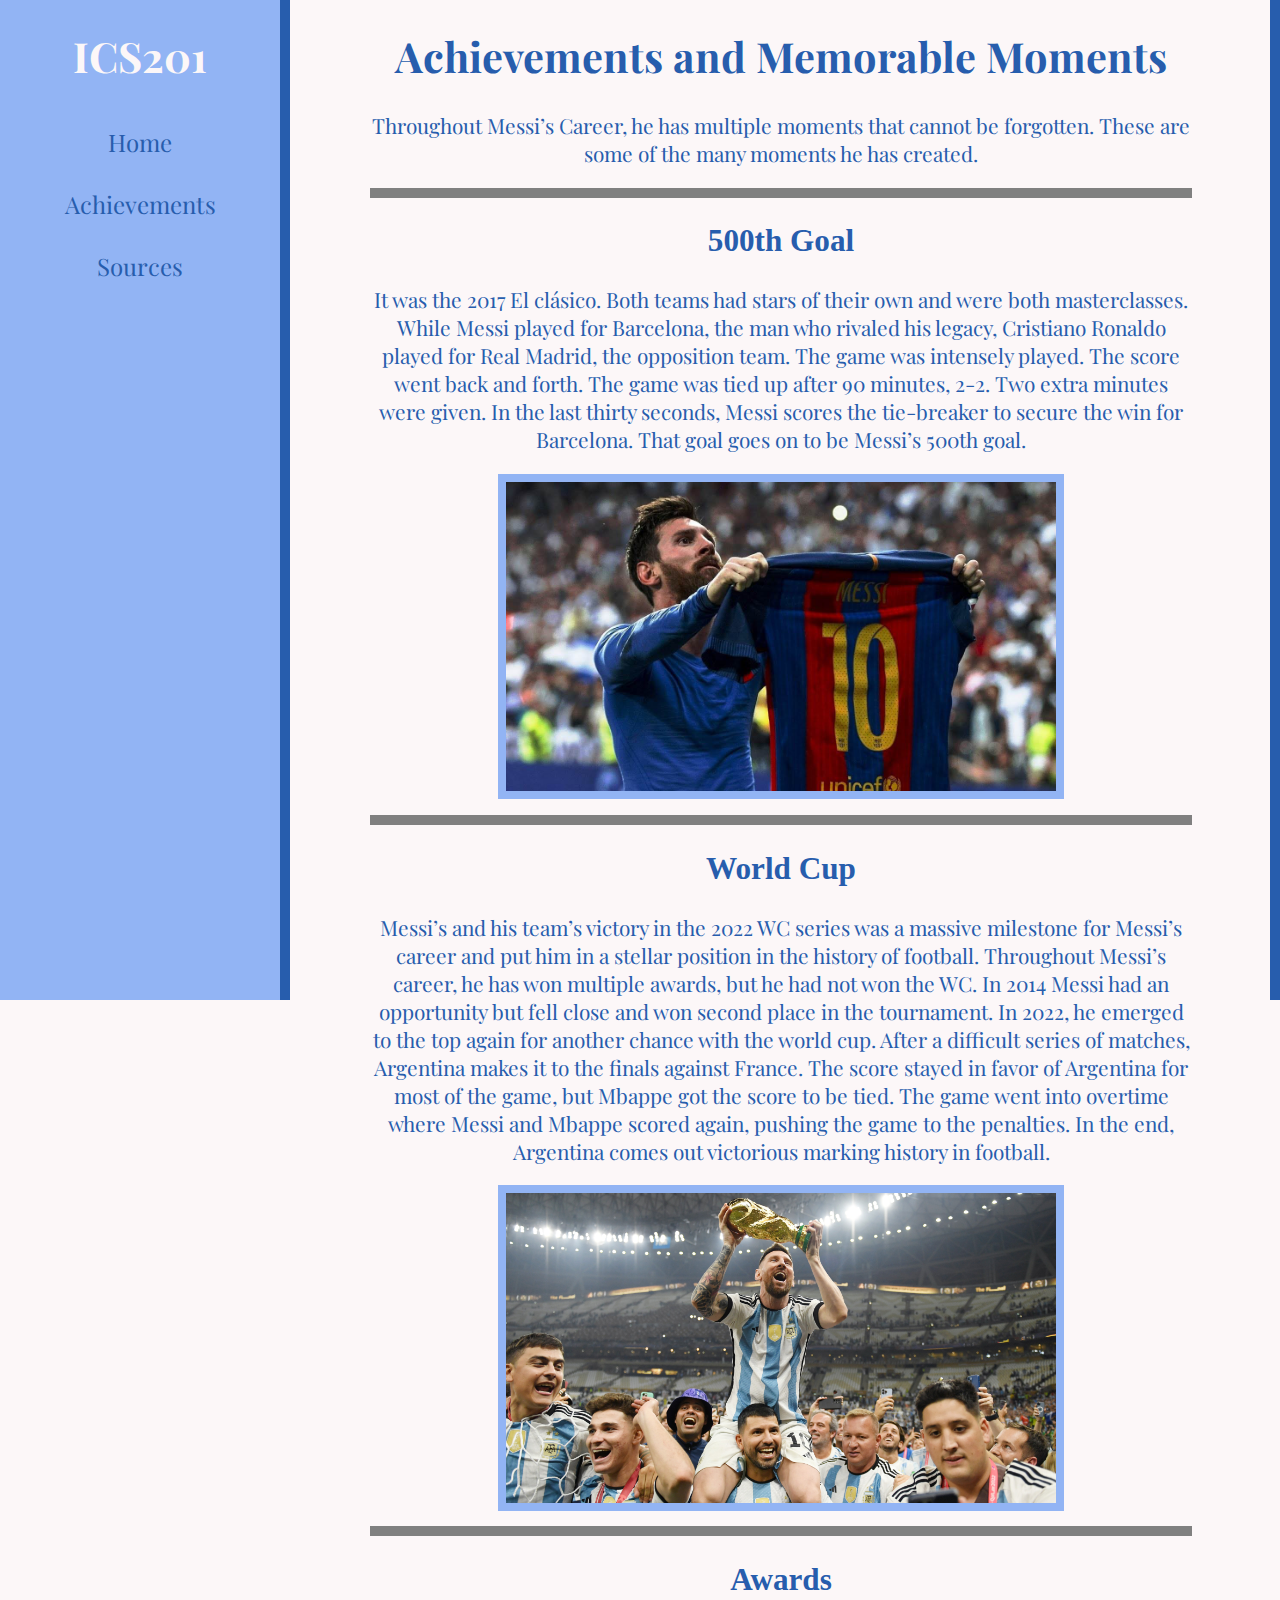
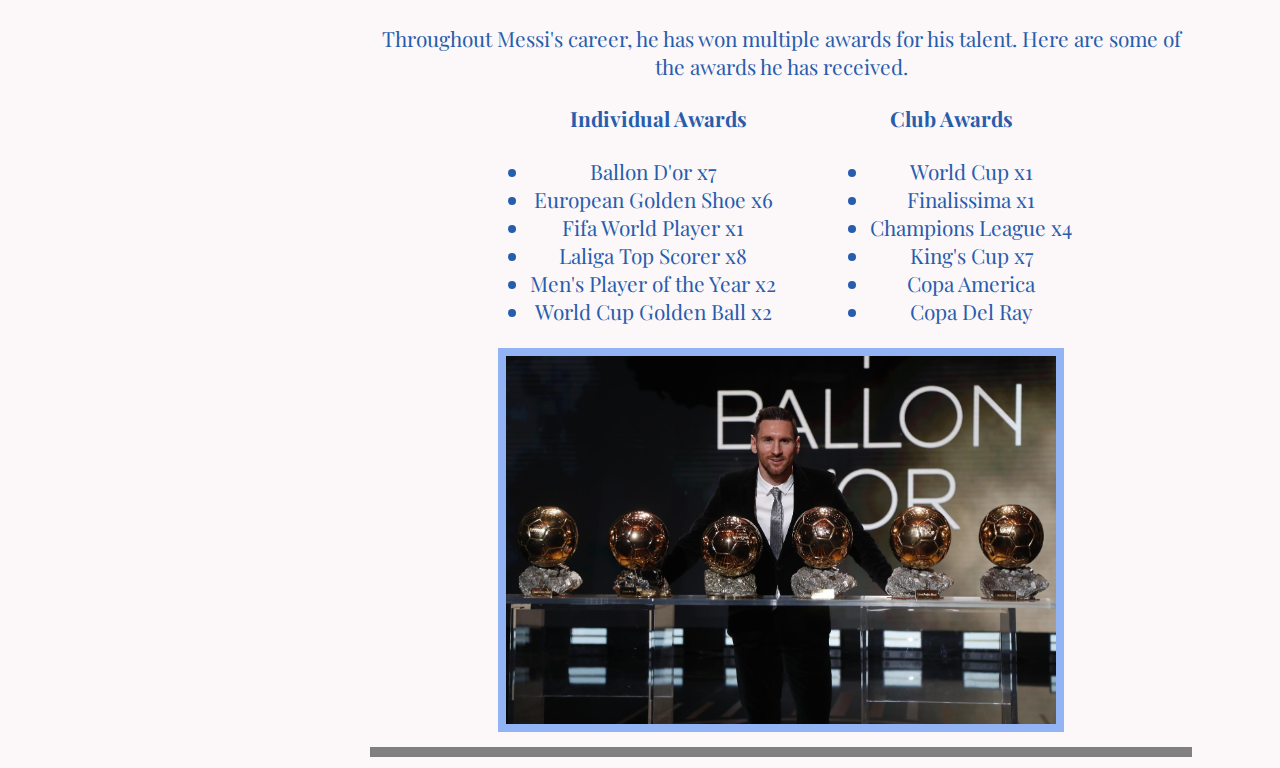
==== milestones.html @ caf01e0a "Add files via upload" ====
<!DOCTYPE html>
<html lang="en">
    <head>
        <meta charset="UTF-8">
        <link rel="stylesheet" type="text/css" href="index.css" >
        <link rel="preconnect" href="https://fonts.googleapis.com">
        <link rel="preconnect" href="https://fonts.gstatic.com" crossorigin>
        <link href="https://fonts.googleapis.com/css2?family=Playfair+Display:wght@600&display=swap" rel="stylesheet">
        <title> Achievements </title>
    </head>
    <body>
        <div class="sidebar">
        
            <h1> ICS201</h1>
            
            <div class="btn">
                <a href="index.html"> Home </a>
                <a href="milestones.html"> Achievements </a>
                <a href="Sources.html"> Sources </a>
            </div> 

        </div>
       
        <h1> Achievements and Memorable Moments </h1>

        <p>
           Throughout Messi&rsquo;s Career, he has multiple moments that cannot be forgotten. These are some 
           of the many moments he has created. 
        </p>

        <hr>

        <h2> 500th Goal </h2>
        
        <p> 
            It was the 2017 El clásico. Both teams had stars of their own and were both masterclasses. 
            While Messi played for Barcelona, the man who rivaled his legacy, Cristiano Ronaldo played 
            for Real Madrid, the opposition team. The game was intensely played. The score went back 
            and forth. The game was tied up after 90 minutes, 2-2. Two extra minutes were given. In the last 
            thirty seconds, Messi scores the tie-breaker to secure the win for Barcelona. That goal goes on 
            to be Messi&rsquo;s 500th goal.
        </p>

        <img src="lionel_messi.jpg" alt="Messi holds his jersey and shows the crowd his name, after scoring the tie-breaker"> 

        <hr>

        <h2> World Cup </h2>

        <p>
            Messi&rsquo;s and his team&rsquo;s victory in the 2022 WC series was a massive milestone for 
            Messi&rsquo;s career and put him in a stellar position in the history of football. Throughout 
            Messi&rsquo;s career, he has won multiple awards, but he had not won the WC. In 2014 Messi had
            an opportunity but fell close and won second place in the tournament. In 2022, he emerged
            to the top again for another chance with the world cup. After a difficult series of 
            matches, Argentina makes it to the finals against France. The score stayed in favor of Argentina 
            for most of the game, but Mbappe got the score to be tied. The game went into overtime where Messi 
            and Mbappe scored again, pushing the game to the penalties. In the end, Argentina comes 
            out victorious marking history in football. 
        </p>

        <img src="messi_wc2.jpg" alt="Messi holds the world cup while sitting on his former teammate's shoulders">

        <hr>

        <h2> Awards </h2>

        <p>
            Throughout Messi's career, he has won multiple awards for his talent. Here are some of
            the awards he has received.   
        </p>

        
        <table class="center">
            <tr>
                <th> Individual Awards </th>
                <th> Club Awards </th>
            </tr>
            <tr>
                <td>
                    <ul id="first_list">
                        <li> Ballon D'or x7 </li>
                        <li> European Golden Shoe x6 </li>
                        <li> Fifa World Player x1 </li>
                        <li> Laliga Top Scorer x8 </li>
                        <li> Men's Player of the Year x2 </li>
                        <li> World Cup Golden Ball x2 </li>
                    </ul>
                </td>
                <td>
                    <ul>
                        <li> World Cup x1 </li>
                        <li> Finalissima x1 </li>
                        <li> Champions League x4 </li>
                        <li> King's Cup x7 </li>
                        <li> Copa America </li>
                        <li> Copa Del Ray </li>
                    </ul>
                </td>
            </tr>
        </table>

        <img src="messi_ballon.jpg" alt="Messi with his six ballon d'ors"> 

        <hr>

    
        

        <div class="vline2"> </div>
        <div class="vline"> </div>

    </body>
</html>
---- index.css ----
body {
  background-color :#FCF7F8;
  color :#275DAD;
  text-align :center;
  margin-left :290px; 
  font-size :130%;
  padding-left :80px;
  padding-right :80px;
}

img {
  border-width: 8px;
  border-style : solid;
  border-color: #92B4F4;
  width: 550px;
}

.sidebar {
  width:280px;
  height: 1000px;
  background-color: #92B4F4;
  color:#FCF7F8;
  position: fixed;
  top: 0;
  left: 0;
  z-index: 1
}

.vline {
  width:20px;
  height: 1000px;
  background-color: #275DAD;
  position: fixed;
  left: 270px;
  top: 0;
}

.vline2 {
  width:10px;
  height: 1000px;
  background-color: #275DAD;
  position: fixed;
  right: -0px;
  top: 0;
}

#messi_fam {
  border-width: 8px;
  border-style : solid;
  border-color: #92B4F4;
  width: 350px;
}

h1 {
  font-family: 'Playfair Display', serif;
}


p {
  font-family: 'Playfair Display', serif;
}

hr {
border-color: #275DAD;
border: 5px solid;
}

.btn a {
  background-color: #92B4F4; 
  color :#275DAD;
  border: 0px solid;
  padding: 15px 32px;
  text-align: center;
  font-size: 24px;
  cursor: pointer;
  width: 216px;
  display: block;
  font-family: 'Playfair Display', serif;
  text-decoration: none;
}

.btn a:not(:last-child) {
  border-bottom: none; /* Prevent double borders */
}

.btn a:hover {
  background-color: #4e84e9;
  color: #FCF7F8;
}

table {
  font-size :100%;
  font-family: 'Playfair Display', serif;
  text-align: center;
}

.img_under_lists {
  border-width: 8px;
  border-style : solid;
  border-color: #92B4F4;
  width: 380px;
}

#first_list {
  padding-right: 50px;
}

.center {
  margin-left: auto;
  margin-right: auto;
}
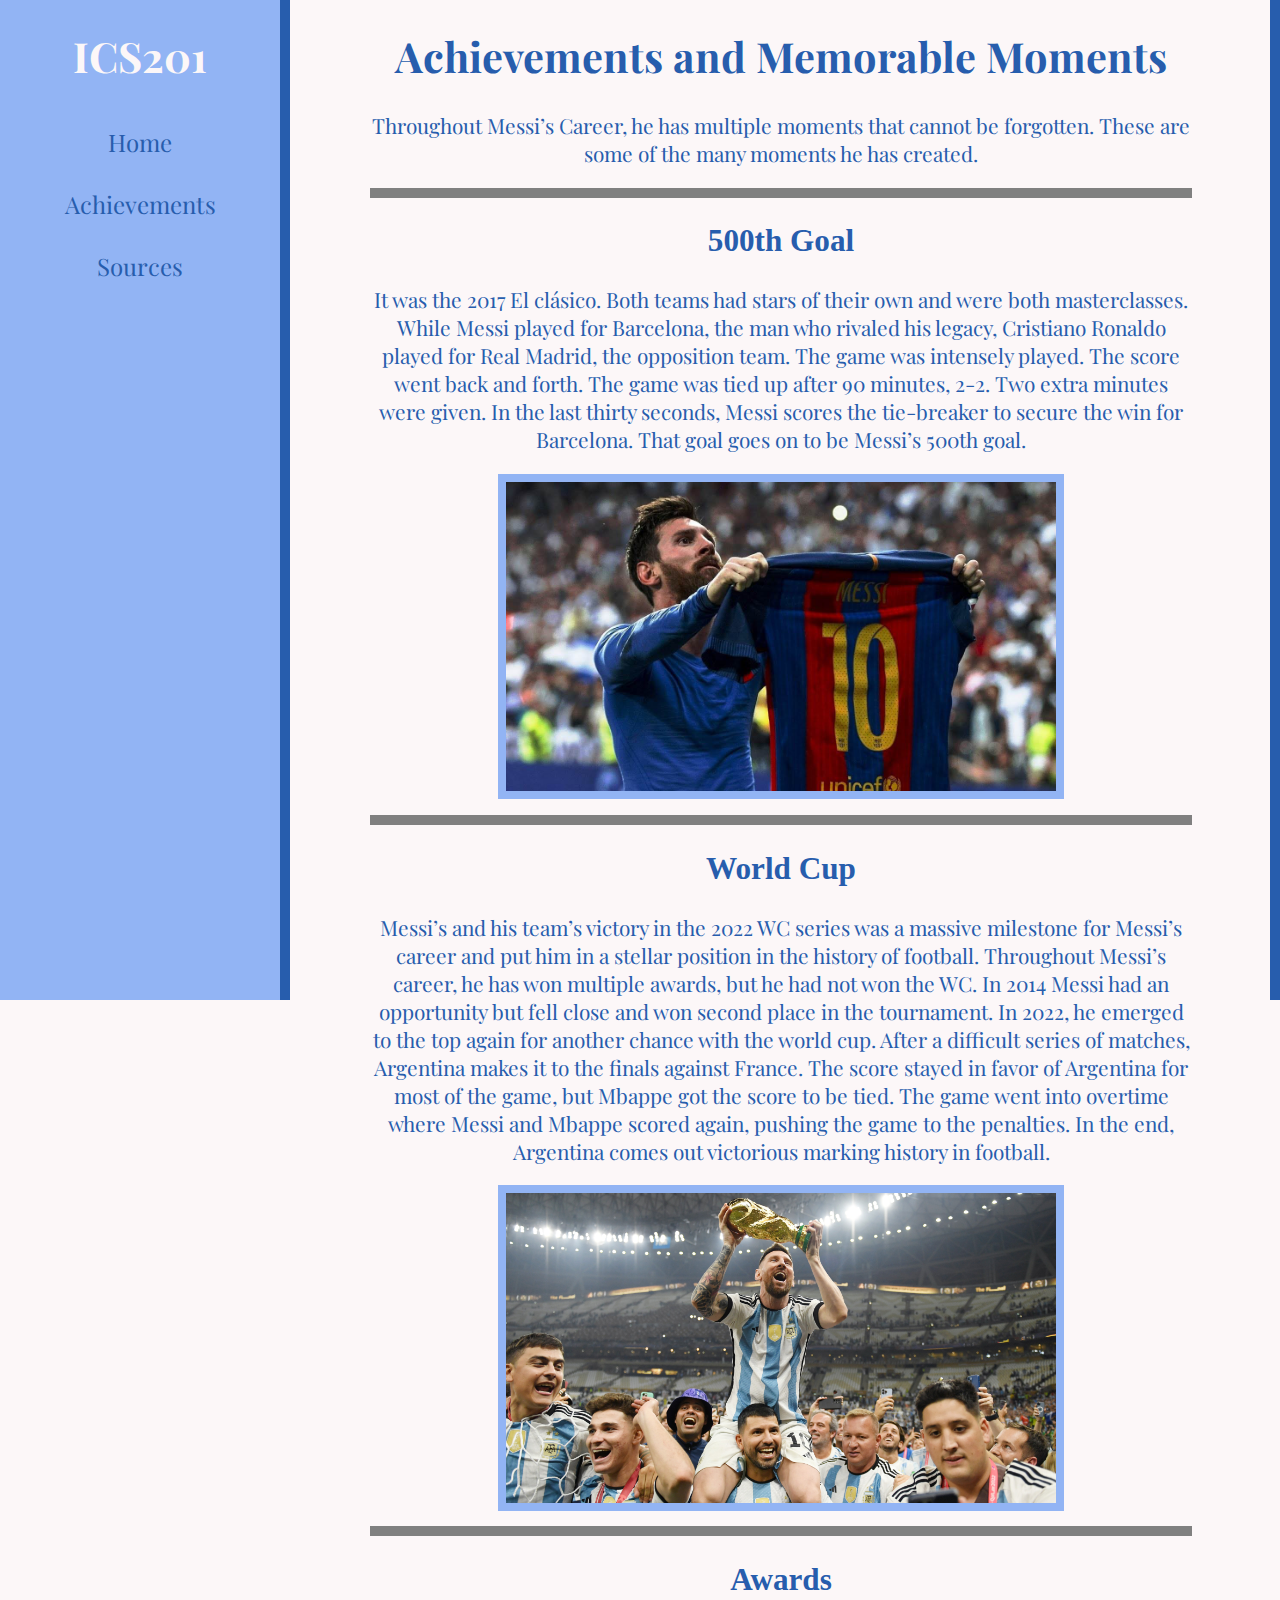
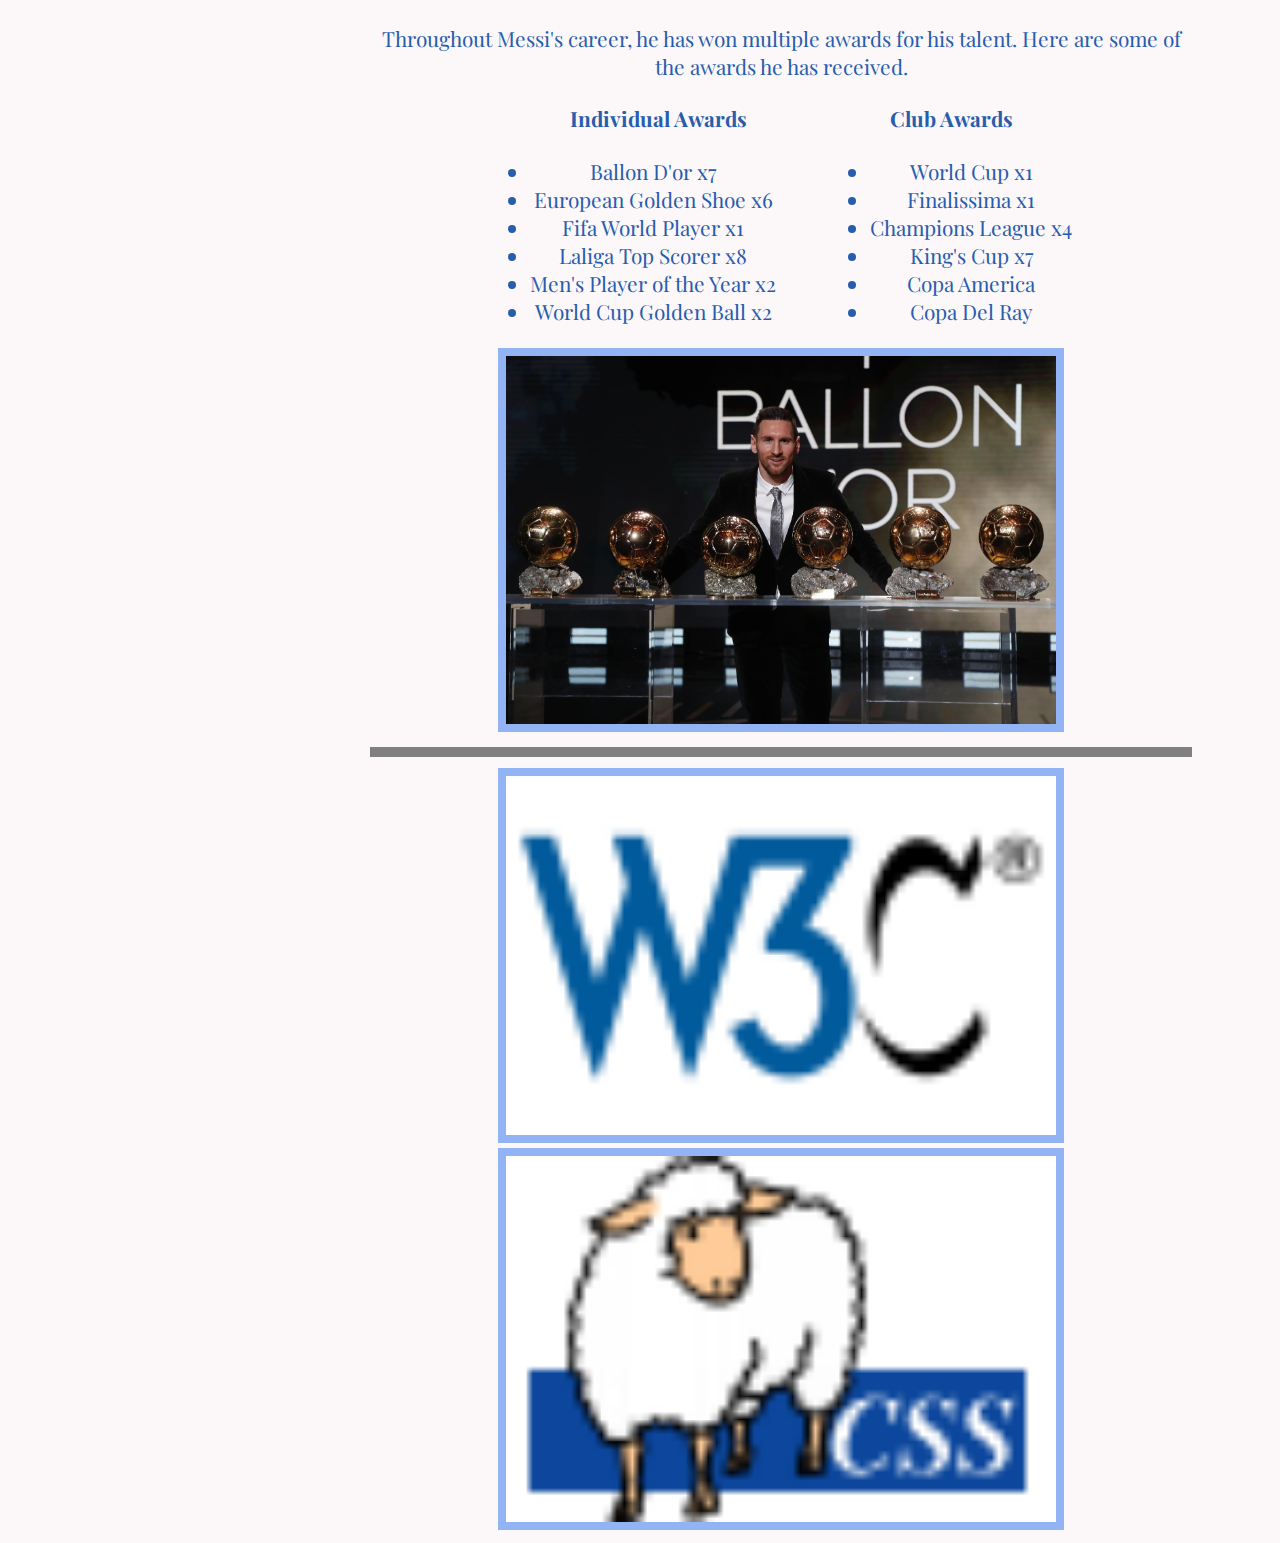
==== commit 5077b84b: "Add files via upload" ====
--- a/milestones.html
+++ b/milestones.html
@@ -104,9 +104,18 @@
 
         <hr>
 
+        <a href="http://validator.w3.org/check?uri=https://ajaysucee.github.io/home/milestones.html">
+
+        <img id="validator" src="w3c.png" alt="HTML5 Validator">
+                
+        </a>
+                
+        <a href = "http://jigsaw.w3.org/css-validator/validator?uri=https://ajaysucee.github.io/home/milestones.html">
+                
+        <img id="validator" src= "css.png" alt="CSS Validator">
+                
+        </a>
     
-        
-
         <div class="vline2"> </div>
         <div class="vline"> </div>
 
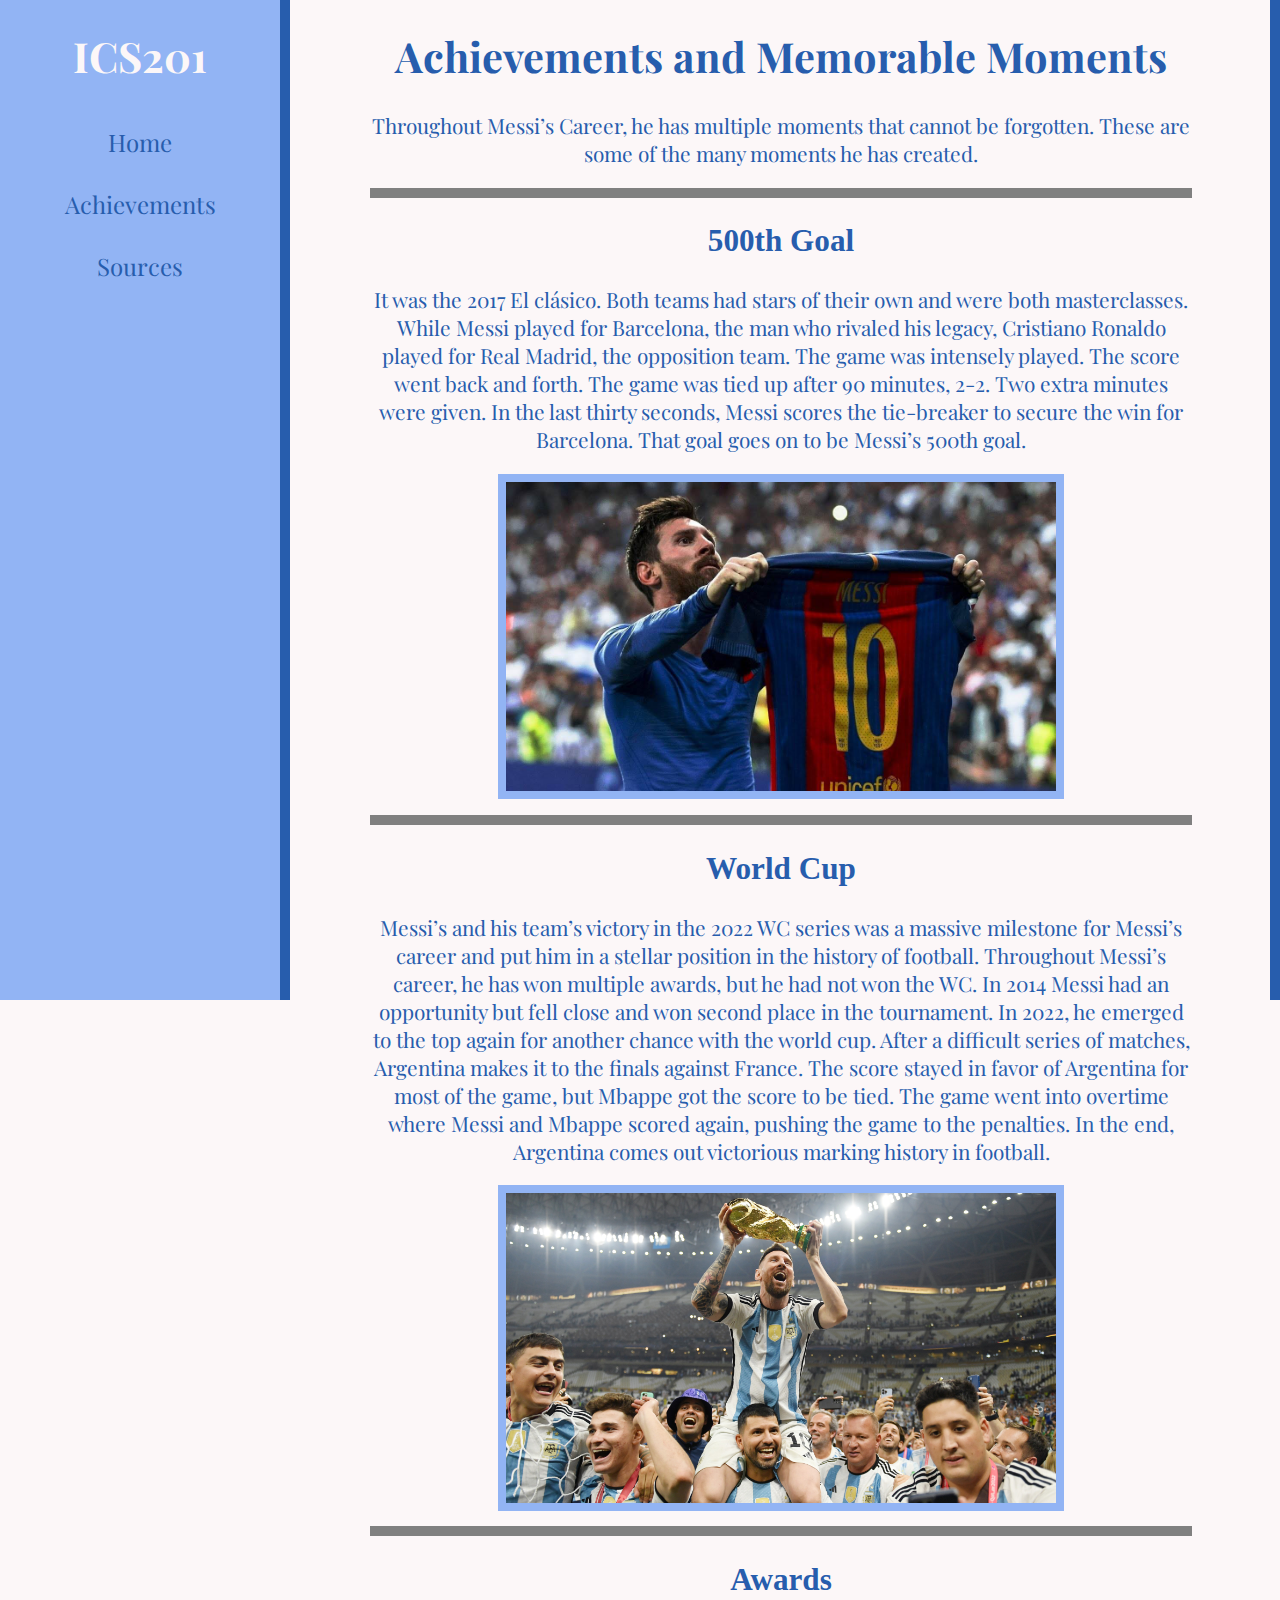
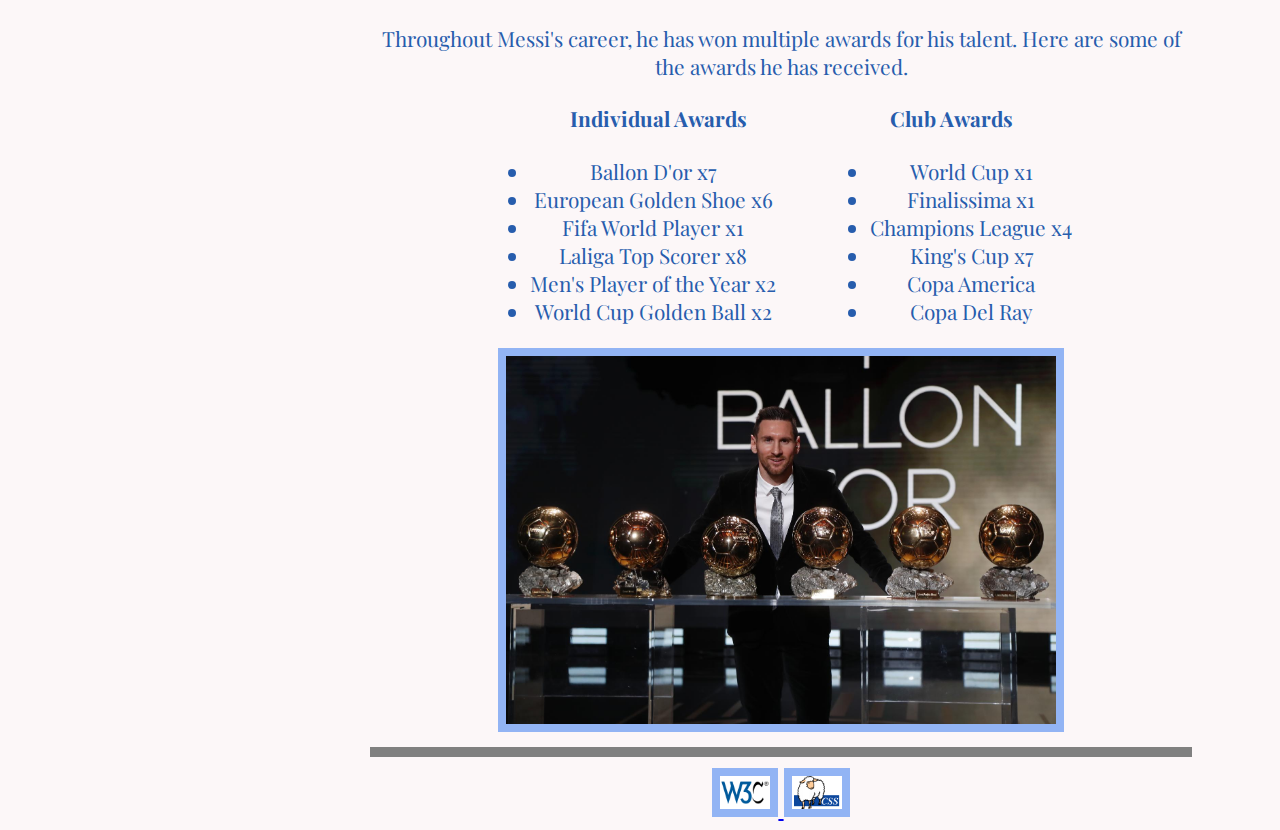
==== commit c78d4b31: "Add files via upload" ====
--- a/milestones.html
+++ b/milestones.html
@@ -106,13 +106,13 @@
 
         <a href="http://validator.w3.org/check?uri=https://ajaysucee.github.io/home/milestones.html">
 
-        <img id="validator" src="w3c.png" alt="HTML5 Validator">
+        <img class="validator" src="w3c.png" alt="HTML5 Validator">
                 
         </a>
                 
         <a href = "http://jigsaw.w3.org/css-validator/validator?uri=https://ajaysucee.github.io/home/milestones.html">
                 
-        <img id="validator" src= "css.png" alt="CSS Validator">
+        <img class="validator" src= "css.png" alt="CSS Validator">
                 
         </a>
     
--- a/index.css
+++ b/index.css
@@ -108,4 +108,8 @@
 .center {
   margin-left: auto;
   margin-right: auto;
+}
+
+.validator {
+  width: 50px;
 }